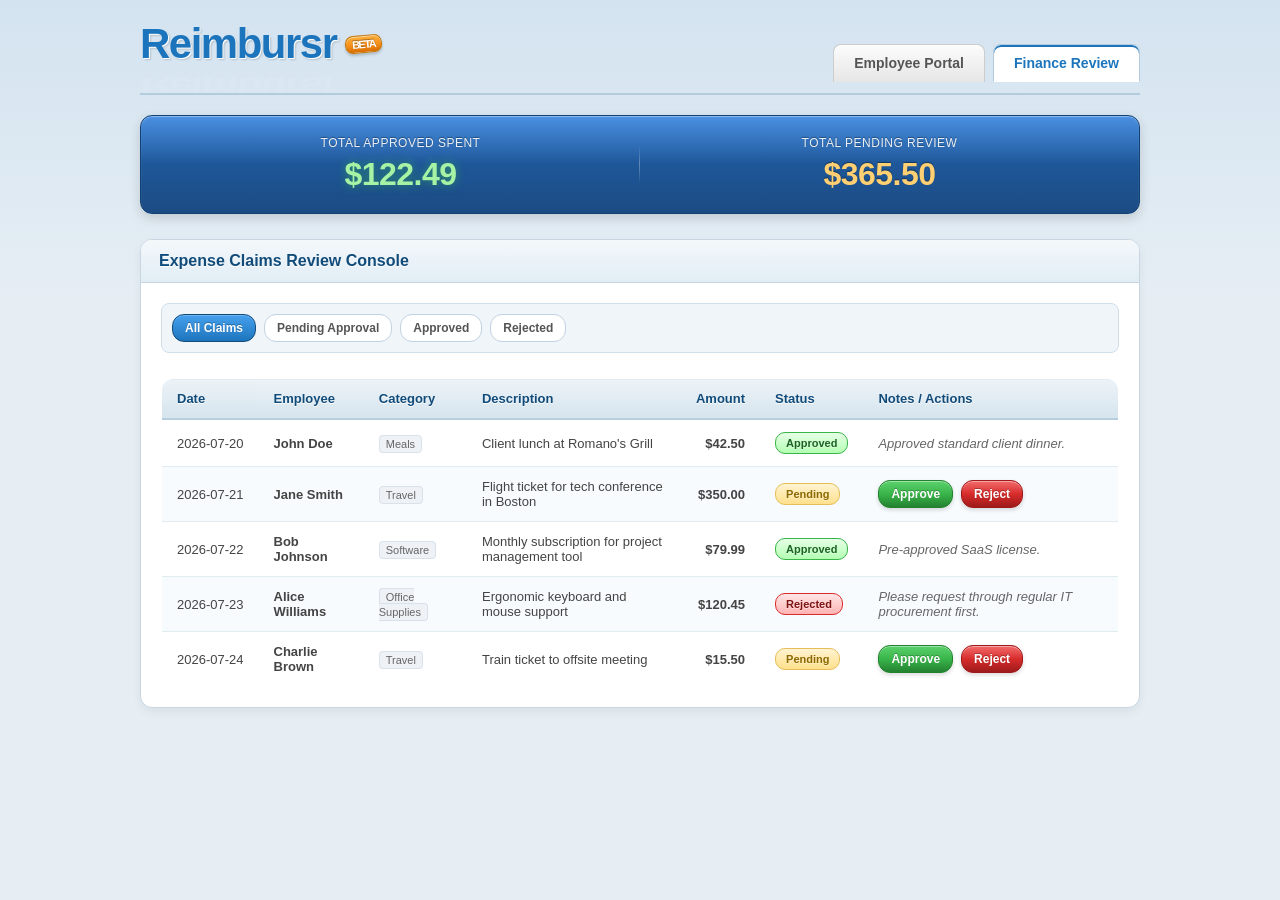
==== app/approvals.html @ 03410f48 "functional code" ====
<!DOCTYPE html>
<html lang="en">
<head>
  <meta charset="UTF-8">
  <meta name="viewport" content="width=device-width, initial-scale=1.0">
  <title>Reimbursr (BETA) - Finance Review Portal</title>
  <link rel="stylesheet" href="css/styles.css">
</head>
<body>
  <div class="container">
    <header>
      <div class="logo-container">
        <div class="logo-main">Reimbursr<div class="beta-badge">BETA</div></div>
        <div class="logo-reflection">Reimbursr</div>
      </div>
      <nav>
        <a href="index.html" class="nav-tab">Employee Portal</a>
        <a href="approvals.html" class="nav-tab active">Finance Review</a>
      </nav>
    </header>

    <!-- Running Totals Dashboard -->
    <div class="totals-container">
      <div class="total-item">
        <div class="total-label">Total Approved Spent</div>
        <div id="total-approved" class="total-value approved-spent">$0.00</div>
      </div>
      <div class="total-item">
        <div class="total-label">Total Pending Review</div>
        <div id="total-pending" class="total-value pending-spent">$0.00</div>
      </div>
    </div>

    <!-- Review Section -->
    <div class="card">
      <div class="card-header">
        Expense Claims Review Console
      </div>
      <div class="card-body">
        <!-- Filters Row -->
        <div class="filter-bar">
          <button id="filter-all" class="btn-filter active">All Claims</button>
          <button id="filter-pending" class="btn-filter">Pending Approval</button>
          <button id="filter-approved" class="btn-filter">Approved</button>
          <button id="filter-rejected" class="btn-filter">Rejected</button>
        </div>

        <div class="table-responsive">
          <table class="table-web2">
            <thead>
              <tr>
                <th>Date</th>
                <th>Employee</th>
                <th>Category</th>
                <th>Description</th>
                <th>Amount</th>
                <th>Status</th>
                <th>Notes / Actions</th>
              </tr>
            </thead>
            <tbody id="approvals-list-body">
              <!-- Rendered dynamically -->
            </tbody>
          </table>
        </div>
      </div>
    </div>
  </div>

  <!-- Rejection Dialog Overlay -->
  <div id="rejection-dialog" class="dialog-overlay">
    <div class="dialog">
      <div class="dialog-header">
        Provide Rejection Reason
      </div>
      <div class="dialog-body">
        <form id="rejection-form">
          <input type="hidden" id="reject-expense-id">
          <div class="form-group">
            <label for="reject-notes">Reason for Rejection</label>
            <textarea id="reject-notes" class="form-control" rows="4" placeholder="Enter details on why this expense claim is being rejected..."></textarea>
          </div>
        </form>
      </div>
      <div class="dialog-footer">
        <button id="btn-cancel-reject" class="btn btn-filter">Cancel</button>
        <button id="btn-confirm-reject" class="btn btn-danger">Confirm Rejection</button>
      </div>
    </div>
  </div>

  <script type="module" src="js/approvals.js"></script>
</body>
</html>
---- app/css/styles.css ----
/* Web 2.0 Circa 2007 Design System */

@import url('https://fonts.googleapis.com/css2?family=Trebuchet+MS:wght@400;700&family=Lucida+Grande&family=Open+Sans:wght@400;600;700&display=swap');

:root {
  --primary-color: #1c75bc; /* Classic web 2.0 blue */
  --primary-dark: #114b7a;
  --secondary-color: #f7931e; /* Classic glossy orange */
  --success-color: #39b54a; /* Glossy green */
  --danger-color: #d82c2c; /* Glossy red */
  --bg-color: #e6eef4; /* Web 2.0 soft blue-grey page background */
  --card-bg: #ffffff;
  --text-color: #333333;
  --border-radius: 12px;
  --font-family: 'Lucida Grande', 'Trebuchet MS', sans-serif;
}

* {
  box-sizing: border-box;
  margin: 0;
  padding: 0;
}

body {
  font-family: var(--font-family);
  background: var(--bg-color) linear-gradient(180deg, #d3e3f0 0%, #e6eef4 300px) no-repeat;
  color: var(--text-color);
  min-height: 100vh;
  padding: 20px;
}

/* Page container */
.container {
  max-width: 1000px;
  margin: 0 auto;
}

/* --- Web 2.0 Header --- */
header {
  display: flex;
  justify-content: space-between;
  align-items: center;
  margin-bottom: 20px;
  padding-bottom: 10px;
  border-bottom: 2px solid #b3cbdc;
  position: relative;
}

/* Logo Reflection & Layout */
.logo-container {
  position: relative;
  display: inline-block;
  padding-bottom: 15px; /* space for reflection */
}

.logo-main {
  font-family: 'Trebuchet MS', sans-serif;
  font-size: 42px;
  font-weight: 700;
  color: var(--primary-color);
  text-shadow: 1px 1px 0px #fff, 2px 2px 2px rgba(0,0,0,0.15);
  letter-spacing: -1.5px;
  position: relative;
  display: inline-flex;
  align-items: center;
}

.logo-main span {
  color: var(--secondary-color);
}

/* BETA Badge: Glossy, rounded, slanted */
.beta-badge {
  background: linear-gradient(180deg, #fbb03b 0%, #f7931e 50%, #d86c00 100%);
  color: #fff;
  font-size: 11px;
  font-weight: bold;
  padding: 2px 6px;
  border-radius: 8px;
  border: 1px solid #c67605;
  box-shadow: inset 0 1px 0 rgba(255,255,255,0.5), 0 2px 3px rgba(0,0,0,0.2);
  margin-left: 8px;
  text-transform: uppercase;
  text-shadow: 0 -1px 0 rgba(0,0,0,0.3);
  transform: rotate(-5deg);
  display: inline-block;
}

/* Web 2.0 Reflection Effect */
.logo-reflection {
  position: absolute;
  top: 42px;
  left: 0;
  font-family: 'Trebuchet MS', sans-serif;
  font-size: 42px;
  font-weight: 700;
  color: var(--primary-color);
  letter-spacing: -1.5px;
  transform: scaleY(-0.6) skewX(5deg);
  opacity: 0.15;
  pointer-events: none;
  background: linear-gradient(180deg, rgba(255,255,255,0) 0%, rgba(255,255,255,0.8) 100%);
  -webkit-background-clip: text;
  -webkit-text-fill-color: transparent;
}

.logo-reflection span {
  color: var(--secondary-color);
}

/* Navigation Tabs */
nav {
  display: flex;
  gap: 8px;
}

.nav-tab {
  text-decoration: none;
  font-size: 14px;
  font-weight: bold;
  color: #555;
  padding: 10px 20px;
  background: linear-gradient(180deg, #fcfcfc 0%, #e6e6e6 100%);
  border: 1px solid #ccc;
  border-bottom: none;
  border-radius: 8px 8px 0 0;
  box-shadow: inset 0 1px 0 #fff;
  transition: all 0.2s ease;
  position: relative;
  top: 11px; /* Align with bottom border */
}

.nav-tab:hover {
  background: linear-gradient(180deg, #ffffff 0%, #f0f0f0 100%);
  color: var(--primary-color);
}

.nav-tab.active {
  background: linear-gradient(180deg, #ffffff 0%, #ffffff 100%);
  color: var(--primary-color);
  border-color: #b3cbdc;
  border-bottom: 1px solid #ffffff;
  z-index: 2;
  box-shadow: inset 0 2px 0 var(--primary-color);
}

/* --- Widgets / Dashboard Cards --- */
.dashboard-grid {
  display: grid;
  grid-template-columns: repeat(auto-fit, minmax(280px, 1fr));
  gap: 20px;
  margin-bottom: 25px;
}

.card {
  background: var(--card-bg);
  border: 1px solid #c9d6e2;
  border-radius: var(--border-radius);
  box-shadow: 0 4px 10px rgba(0,0,0,0.06), inset 0 1px 0 #fff;
  overflow: hidden;
}

.card-header {
  background: linear-gradient(180deg, #f4f8fb 0%, #e1edf5 100%);
  border-bottom: 1px solid #c9d6e2;
  padding: 12px 18px;
  font-size: 16px;
  font-weight: bold;
  color: var(--primary-dark);
  text-shadow: 0 1px 0 #fff;
  display: flex;
  justify-content: space-between;
  align-items: center;
}

.card-body {
  padding: 20px;
}

/* --- Running Totals / Glossy Badges --- */
.totals-container {
  display: flex;
  justify-content: space-around;
  background: linear-gradient(180deg, #4a90e2 0%, #1e5799 50%, #1c4b82 100%);
  border-radius: var(--border-radius);
  padding: 20px;
  color: #fff;
  border: 1.5px solid #114275;
  box-shadow: inset 0 1px 1px rgba(255,255,255,0.4), 0 4px 12px rgba(0,0,0,0.15);
  margin-bottom: 25px;
  text-shadow: 0 -1px 1px rgba(0,0,0,0.4);
}

.total-item {
  text-align: center;
  flex: 1;
  position: relative;
}

.total-item:not(:last-child)::after {
  content: '';
  position: absolute;
  right: 0;
  top: 15%;
  height: 70%;
  width: 1px;
  background: linear-gradient(180deg, rgba(255,255,255,0) 0%, rgba(255,255,255,0.3) 50%, rgba(255,255,255,0) 100%);
}

.total-label {
  font-size: 12px;
  text-transform: uppercase;
  letter-spacing: 0.5px;
  opacity: 0.9;
  margin-bottom: 6px;
}

.total-value {
  font-size: 32px;
  font-weight: bold;
  font-family: 'Trebuchet MS', sans-serif;
  letter-spacing: -0.5px;
}

.total-value.approved-spent {
  color: #a6f3a6;
  text-shadow: 0 0 10px rgba(57, 181, 74, 0.6);
}

.total-value.pending-spent {
  color: #ffd073;
}

/* --- Interactive Forms --- */
.form-group {
  margin-bottom: 15px;
}

.form-group label {
  display: block;
  font-size: 13px;
  font-weight: bold;
  color: #555;
  margin-bottom: 6px;
}

.form-control {
  width: 100%;
  padding: 10px 12px;
  font-size: 14px;
  border: 1px solid #abbbc8;
  border-radius: 6px;
  background: #fafafa;
  box-shadow: inset 0 1px 3px rgba(0,0,0,0.06);
  font-family: inherit;
  transition: all 0.2s ease;
}

.form-control:focus {
  outline: none;
  border-color: var(--primary-color);
  background: #ffffff;
  box-shadow: inset 0 1px 3px rgba(0,0,0,0.06), 0 0 5px rgba(28, 117, 188, 0.4);
}

/* Glossy Web 2.0 Buttons */
.btn {
  display: inline-block;
  padding: 10px 20px;
  font-size: 14px;
  font-weight: bold;
  text-align: center;
  text-decoration: none;
  border-radius: 20px; /* Bubble pill button */
  border: 1px solid;
  cursor: pointer;
  text-shadow: 0 -1px 0 rgba(0,0,0,0.25);
  box-shadow: inset 0 1px 0 rgba(255,255,255,0.4), 0 2px 4px rgba(0,0,0,0.15);
  transition: all 0.15s ease;
  font-family: inherit;
}

.btn:active {
  box-shadow: inset 0 2px 4px rgba(0,0,0,0.3);
  transform: translateY(1px);
}

.btn-primary {
  background: linear-gradient(180deg, #47a0ed 0%, #1c75bc 50%, #114b7a 100%);
  border-color: #114b7a;
  color: #fff;
}

.btn-primary:hover {
  background: linear-gradient(180deg, #5fb0f5 0%, #2e8bd4 50%, #175a91 100%);
}

.btn-success {
  background: linear-gradient(180deg, #5cd16d 0%, #39b54a 50%, #248130 100%);
  border-color: #248130;
  color: #fff;
}

.btn-success:hover {
  background: linear-gradient(180deg, #74e283 0%, #4cc65d 50%, #2fa33d 100%);
}

.btn-danger {
  background: linear-gradient(180deg, #f26c6c 0%, #d82c2c 50%, #9e1a1a 100%);
  border-color: #9e1a1a;
  color: #fff;
}

.btn-danger:hover {
  background: linear-gradient(180deg, #f78d8d 0%, #e63e3e 50%, #b82323 100%);
}

.btn-small {
  padding: 6px 12px;
  font-size: 12px;
  border-radius: 12px;
}

/* --- Table Styles --- */
.table-responsive {
  overflow-x: auto;
}

.table-web2 {
  width: 100%;
  border-collapse: collapse;
  margin-top: 10px;
  border: 1px solid #c9d6e2;
  border-radius: var(--border-radius);
  overflow: hidden;
}

.table-web2 th {
  background: linear-gradient(180deg, #edf3f7 0%, #d5e4ee 100%);
  color: var(--primary-dark);
  font-weight: bold;
  text-shadow: 0 1px 0 #fff;
  border-bottom: 2px solid #b9cedd;
  padding: 12px 15px;
  text-align: left;
  font-size: 13px;
}

.table-web2 td {
  padding: 12px 15px;
  border-bottom: 1px solid #e1ebf2;
  background-color: #fff;
  font-size: 13px;
  color: #444;
}

.table-web2 tr:nth-child(even) td {
  background-color: #f7fbfd; /* Subtle alternating rows */
}

.table-web2 tr:hover td {
  background-color: #edf5fa; /* Hover highlight */
}

/* --- Status Badges (Bubble look) --- */
.badge {
  display: inline-block;
  padding: 4px 10px;
  font-size: 11px;
  font-weight: bold;
  border-radius: 10px;
  text-align: center;
  border: 1px solid;
  text-shadow: 0 1px 0 rgba(255, 255, 255, 0.4);
}

.badge-pending {
  background: linear-gradient(180deg, #fff3d1 0%, #ffe08c 100%);
  border-color: #e5be5b;
  color: #8c6800;
}

.badge-approved {
  background: linear-gradient(180deg, #e6ffe6 0%, #b3ffb3 100%);
  border-color: #39b54a;
  color: #1b6324;
}

.badge-rejected {
  background: linear-gradient(180deg, #ffe6e6 0%, #ffb3b3 100%);
  border-color: #d82c2c;
  color: #7b1313;
}

/* Filter buttons row */
.filter-bar {
  display: flex;
  gap: 8px;
  margin-bottom: 15px;
  background: #f0f5fa;
  padding: 10px;
  border-radius: 8px;
  border: 1px solid #d0deea;
}

.btn-filter {
  background: #fff;
  border: 1px solid #c2d2e1;
  color: #555;
  padding: 6px 12px;
  border-radius: 12px;
  font-size: 12px;
  font-weight: bold;
  cursor: pointer;
  transition: all 0.2s ease;
}

.btn-filter:hover {
  background: #f0f6fa;
}

.btn-filter.active {
  background: linear-gradient(180deg, #47a0ed 0%, #1c75bc 100%);
  border-color: #114b7a;
  color: #fff;
  text-shadow: 0 -1px 0 rgba(0,0,0,0.25);
  box-shadow: inset 0 1px 0 rgba(255,255,255,0.2);
}

/* --- Feedback dialog/overlay --- */
.dialog-overlay {
  position: fixed;
  top: 0;
  left: 0;
  right: 0;
  bottom: 0;
  background: rgba(0,0,0,0.5);
  display: flex;
  align-items: center;
  justify-content: center;
  z-index: 100;
  opacity: 0;
  pointer-events: none;
  transition: opacity 0.2s ease;
}

.dialog-overlay.active {
  opacity: 1;
  pointer-events: auto;
}

.dialog {
  background: #fff;
  border-radius: var(--border-radius);
  border: 2px solid var(--primary-color);
  box-shadow: 0 10px 25px rgba(0,0,0,0.3);
  width: 90%;
  max-width: 450px;
  overflow: hidden;
}

.dialog-header {
  background: linear-gradient(180deg, #47a0ed 0%, #1c75bc 100%);
  color: #fff;
  font-weight: bold;
  padding: 12px 18px;
  text-shadow: 0 -1px 0 rgba(0,0,0,0.25);
}

.dialog-body {
  padding: 20px;
}

.dialog-footer {
  padding: 12px 20px;
  background: #f5f5f5;
  border-top: 1px solid #e5e5e5;
  display: flex;
  justify-content: flex-end;
  gap: 10px;
}

/* Custom categories icons or styling */
.expense-category-tag {
  font-size: 11px;
  color: #666;
  background: #eef2f7;
  padding: 2px 6px;
  border-radius: 4px;
  border: 1px solid #d9e2eb;
}
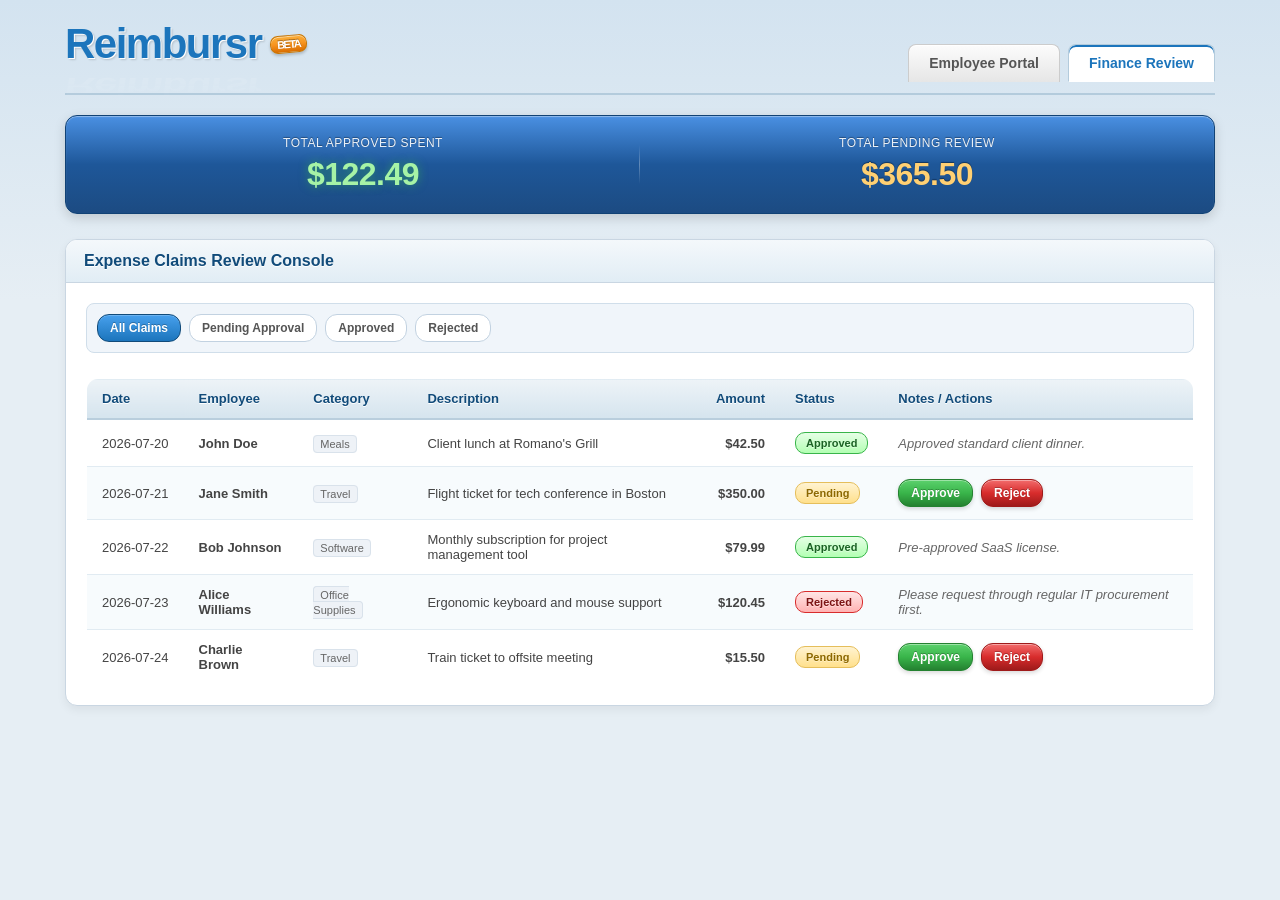
==== commit f911c0db: "spec changes applied" ====
--- a/app/approvals.html
+++ b/app/approvals.html
@@ -74,10 +74,11 @@
         Provide Rejection Reason
       </div>
       <div class="dialog-body">
+        <div id="rejection-error-alert" class="alert alert-danger" style="display: none;"></div>
         <form id="rejection-form">
           <input type="hidden" id="reject-expense-id">
           <div class="form-group">
-            <label for="reject-notes">Reason for Rejection</label>
+            <label for="reject-notes">Reason for Rejection *</label>
             <textarea id="reject-notes" class="form-control" rows="4" placeholder="Enter details on why this expense claim is being rejected..."></textarea>
           </div>
         </form>
--- a/app/css/styles.css
+++ b/app/css/styles.css
@@ -31,7 +31,7 @@
 
 /* Page container */
 .container {
-  max-width: 1000px;
+  max-width: 1150px;
   margin: 0 auto;
 }
 
@@ -147,9 +147,16 @@
 /* --- Widgets / Dashboard Cards --- */
 .dashboard-grid {
   display: grid;
-  grid-template-columns: repeat(auto-fit, minmax(280px, 1fr));
+  grid-template-columns: 330px 1fr;
   gap: 20px;
   margin-bottom: 25px;
+  align-items: start;
+}
+
+@media (max-width: 850px) {
+  .dashboard-grid {
+    grid-template-columns: 1fr;
+  }
 }
 
 .card {
@@ -489,3 +496,32 @@
   border-radius: 4px;
   border: 1px solid #d9e2eb;
 }
+
+/* --- Validation & Alert Banners --- */
+.alert {
+  padding: 12px 16px;
+  border-radius: 8px;
+  margin-bottom: 15px;
+  font-size: 13px;
+  line-height: 1.5;
+  border: 1px solid;
+  box-shadow: inset 0 1px 0 rgba(255,255,255,0.6);
+}
+
+.alert-danger {
+  background: linear-gradient(180deg, #fff0f0 0%, #ffd6d6 100%);
+  border-color: #d82c2c;
+  color: #841515;
+}
+
+.alert-danger ul {
+  margin-left: 20px;
+  margin-top: 5px;
+}
+
+.alert-success {
+  background: linear-gradient(180deg, #f0fff0 0%, #d4edd5 100%);
+  border-color: #39b54a;
+  color: #155724;
+}
+
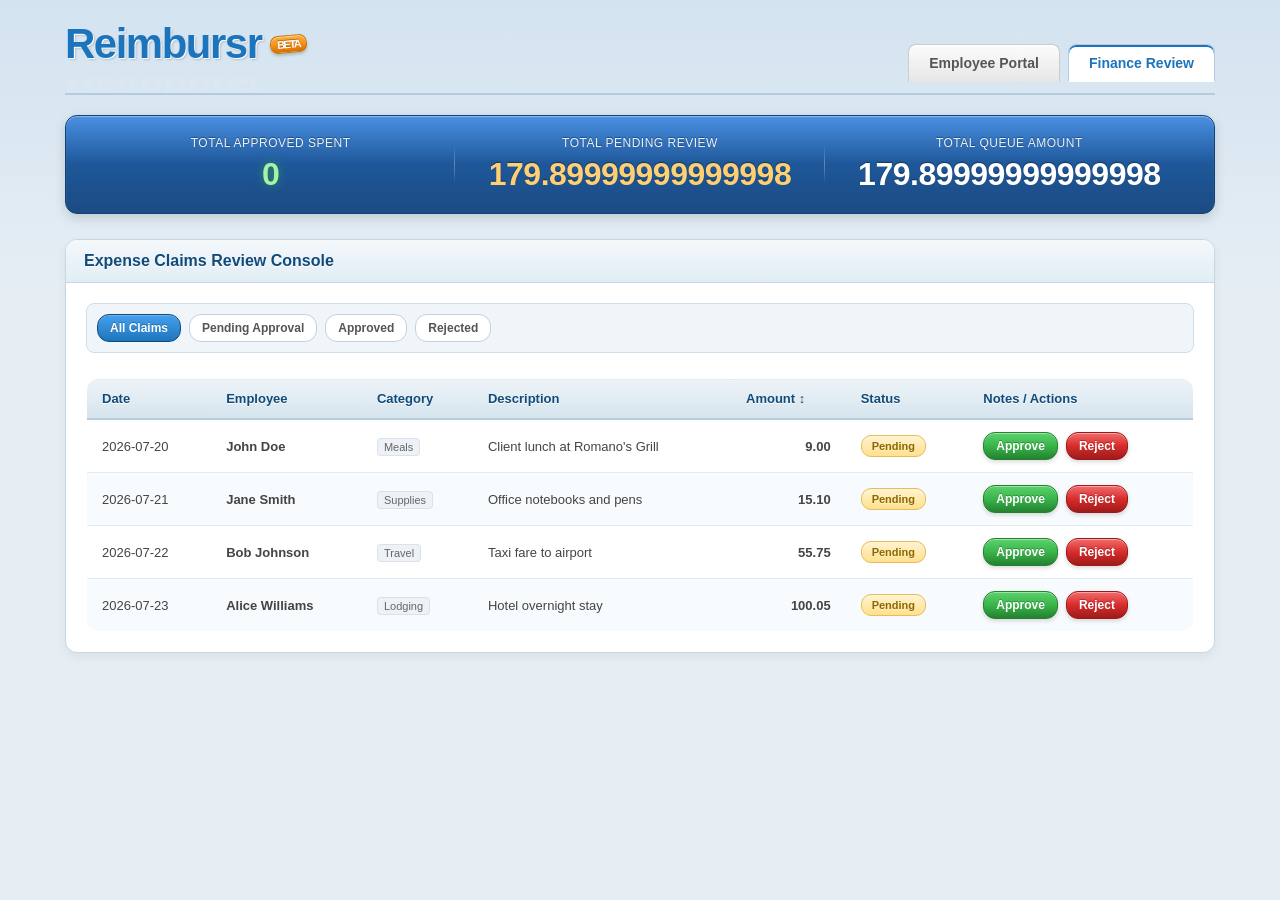
==== commit e1c5c0bc: "base review" ====
--- a/app/approvals.html
+++ b/app/approvals.html
@@ -23,11 +23,15 @@
     <div class="totals-container">
       <div class="total-item">
         <div class="total-label">Total Approved Spent</div>
-        <div id="total-approved" class="total-value approved-spent">$0.00</div>
+        <div id="total-approved" class="total-value approved-spent">0</div>
       </div>
       <div class="total-item">
         <div class="total-label">Total Pending Review</div>
-        <div id="total-pending" class="total-value pending-spent">$0.00</div>
+        <div id="total-pending" class="total-value pending-spent">0</div>
+      </div>
+      <div class="total-item">
+        <div class="total-label">Total Queue Amount</div>
+        <div id="total-queue" class="total-value">0</div>
       </div>
     </div>
 
@@ -53,7 +57,7 @@
                 <th>Employee</th>
                 <th>Category</th>
                 <th>Description</th>
-                <th>Amount</th>
+                <th id="th-amount" style="cursor: pointer; user-select: none;">Amount ↕</th>
                 <th>Status</th>
                 <th>Notes / Actions</th>
               </tr>
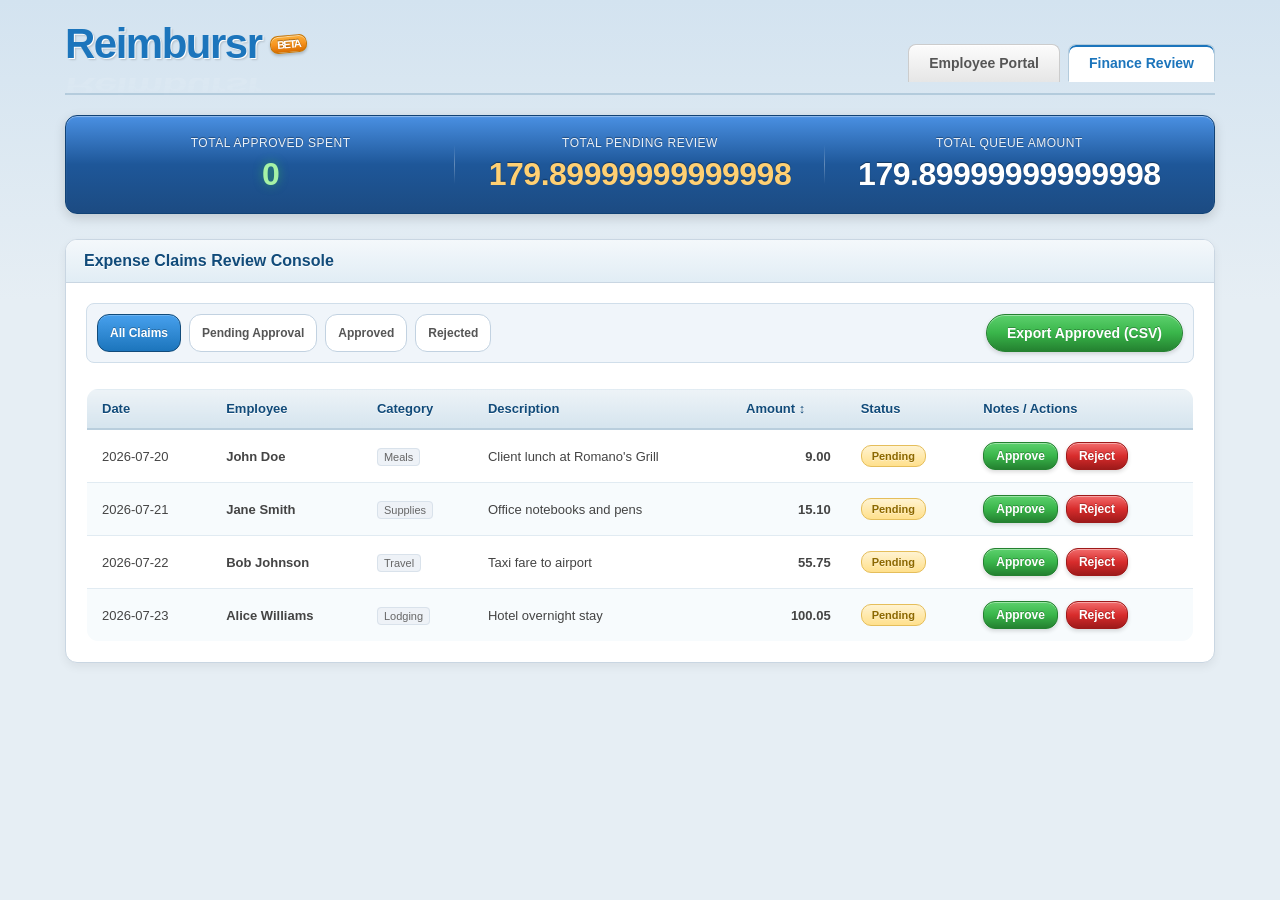
==== commit 6c524fae: "feat: add CSV export functionality for approved expenses to the approvals dashboard" ====
--- a/app/approvals.html
+++ b/app/approvals.html
@@ -47,6 +47,7 @@
           <button id="filter-pending" class="btn-filter">Pending Approval</button>
           <button id="filter-approved" class="btn-filter">Approved</button>
           <button id="filter-rejected" class="btn-filter">Rejected</button>
+          <button id="btn-export-approved" class="btn btn-success" style="margin-left: auto;">Export Approved (CSV)</button>
         </div>
 
         <div class="table-responsive">
